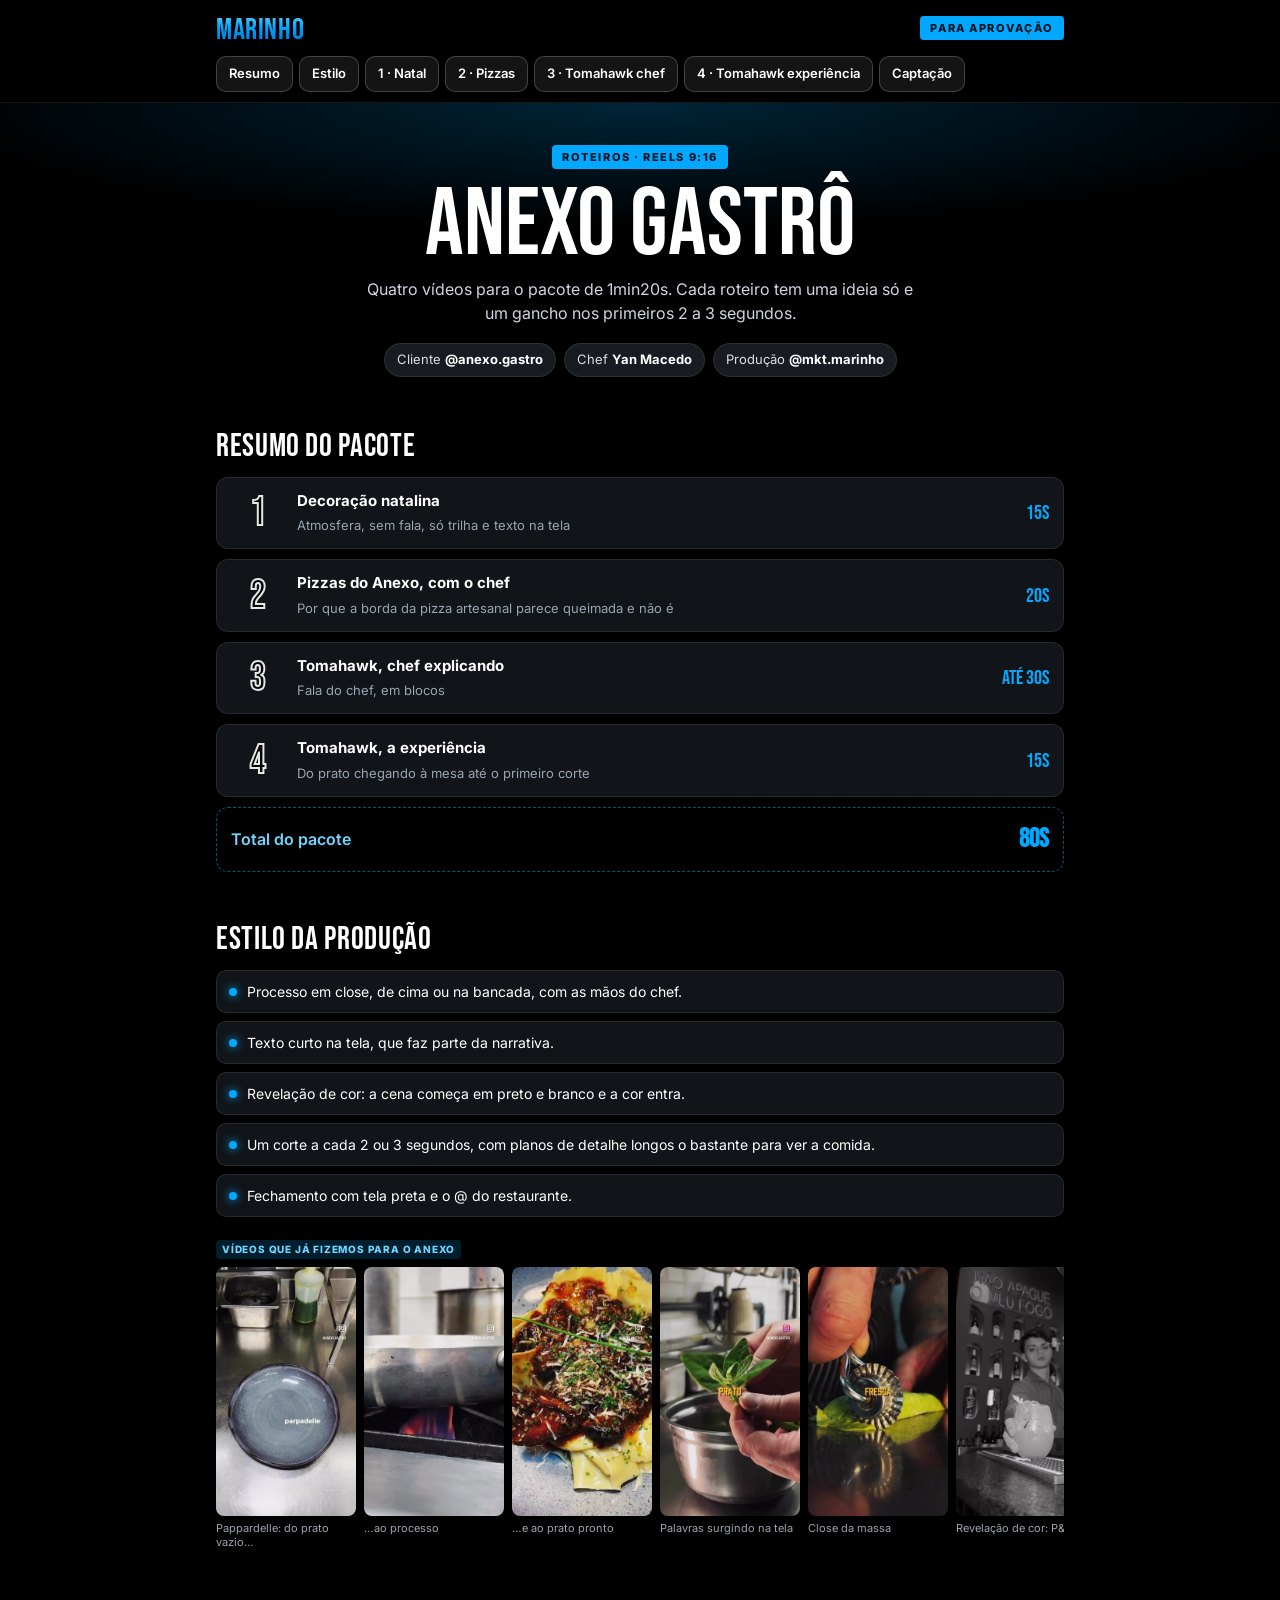
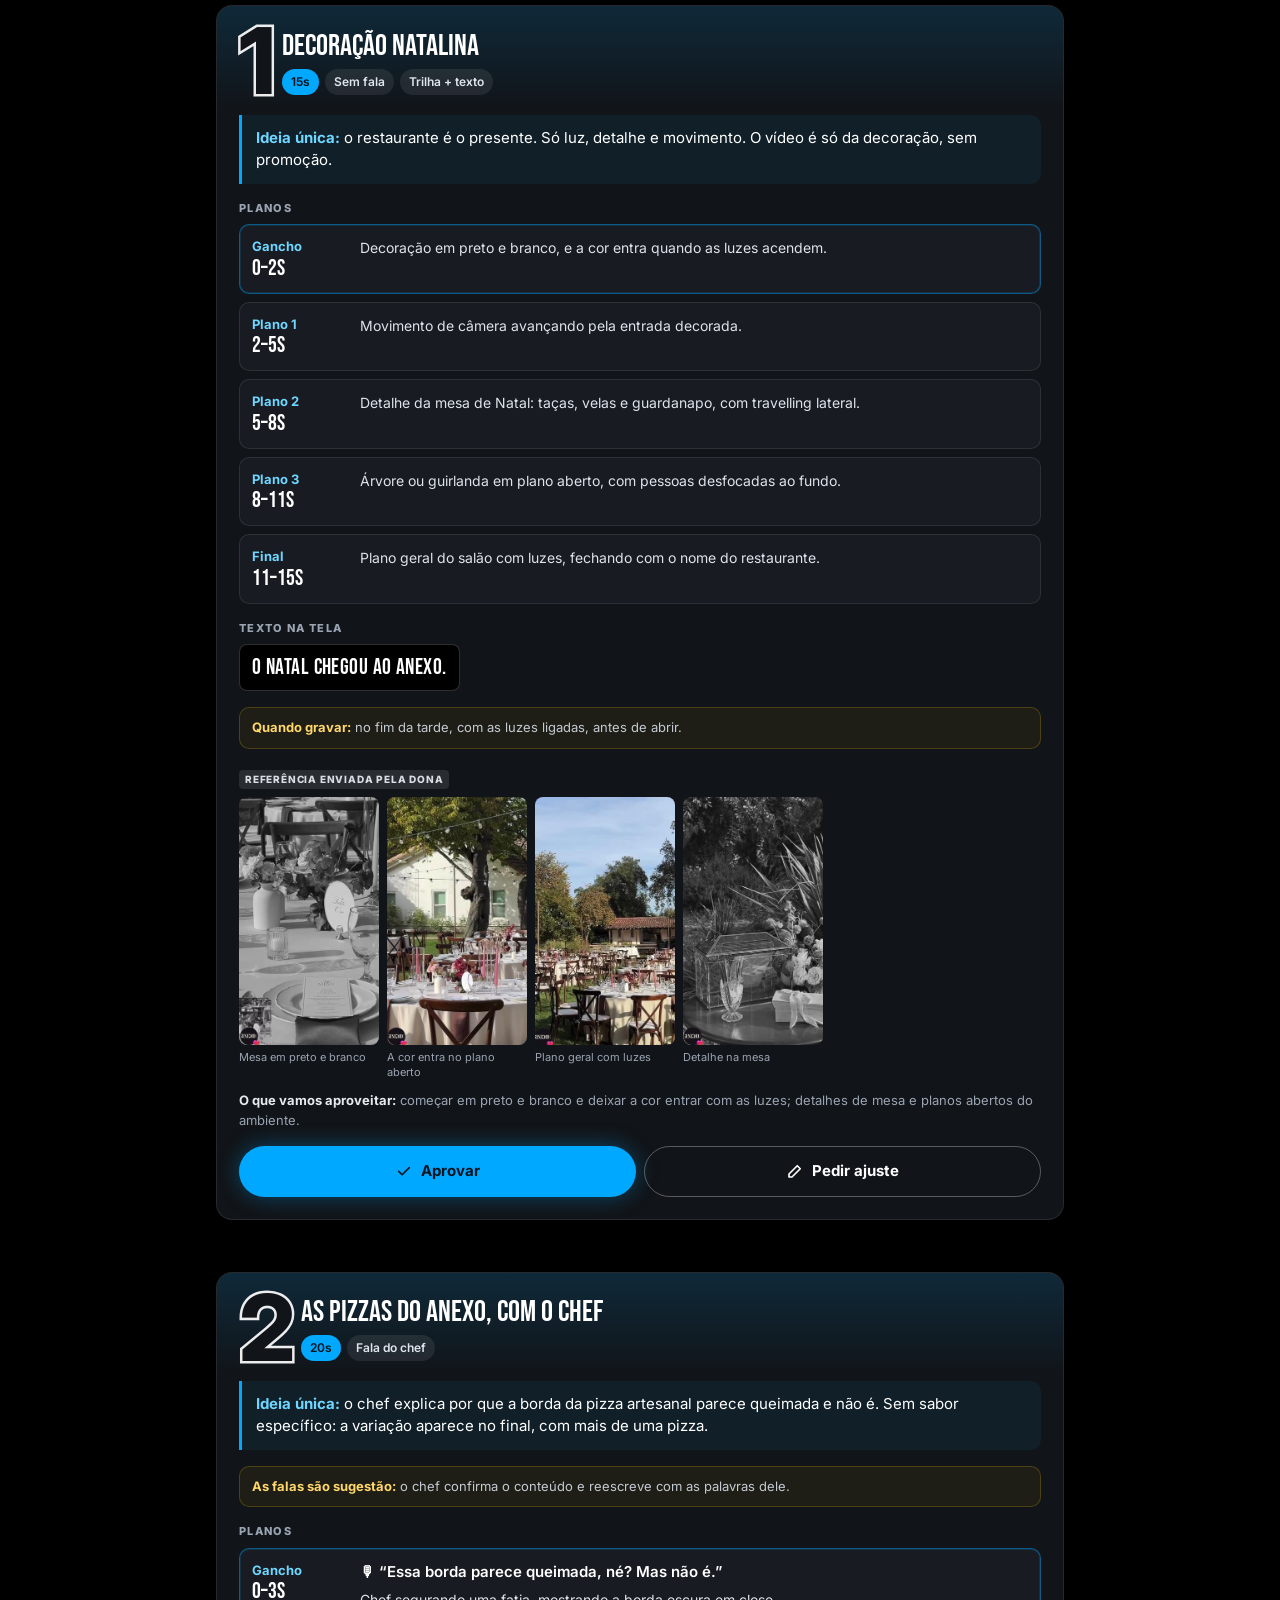
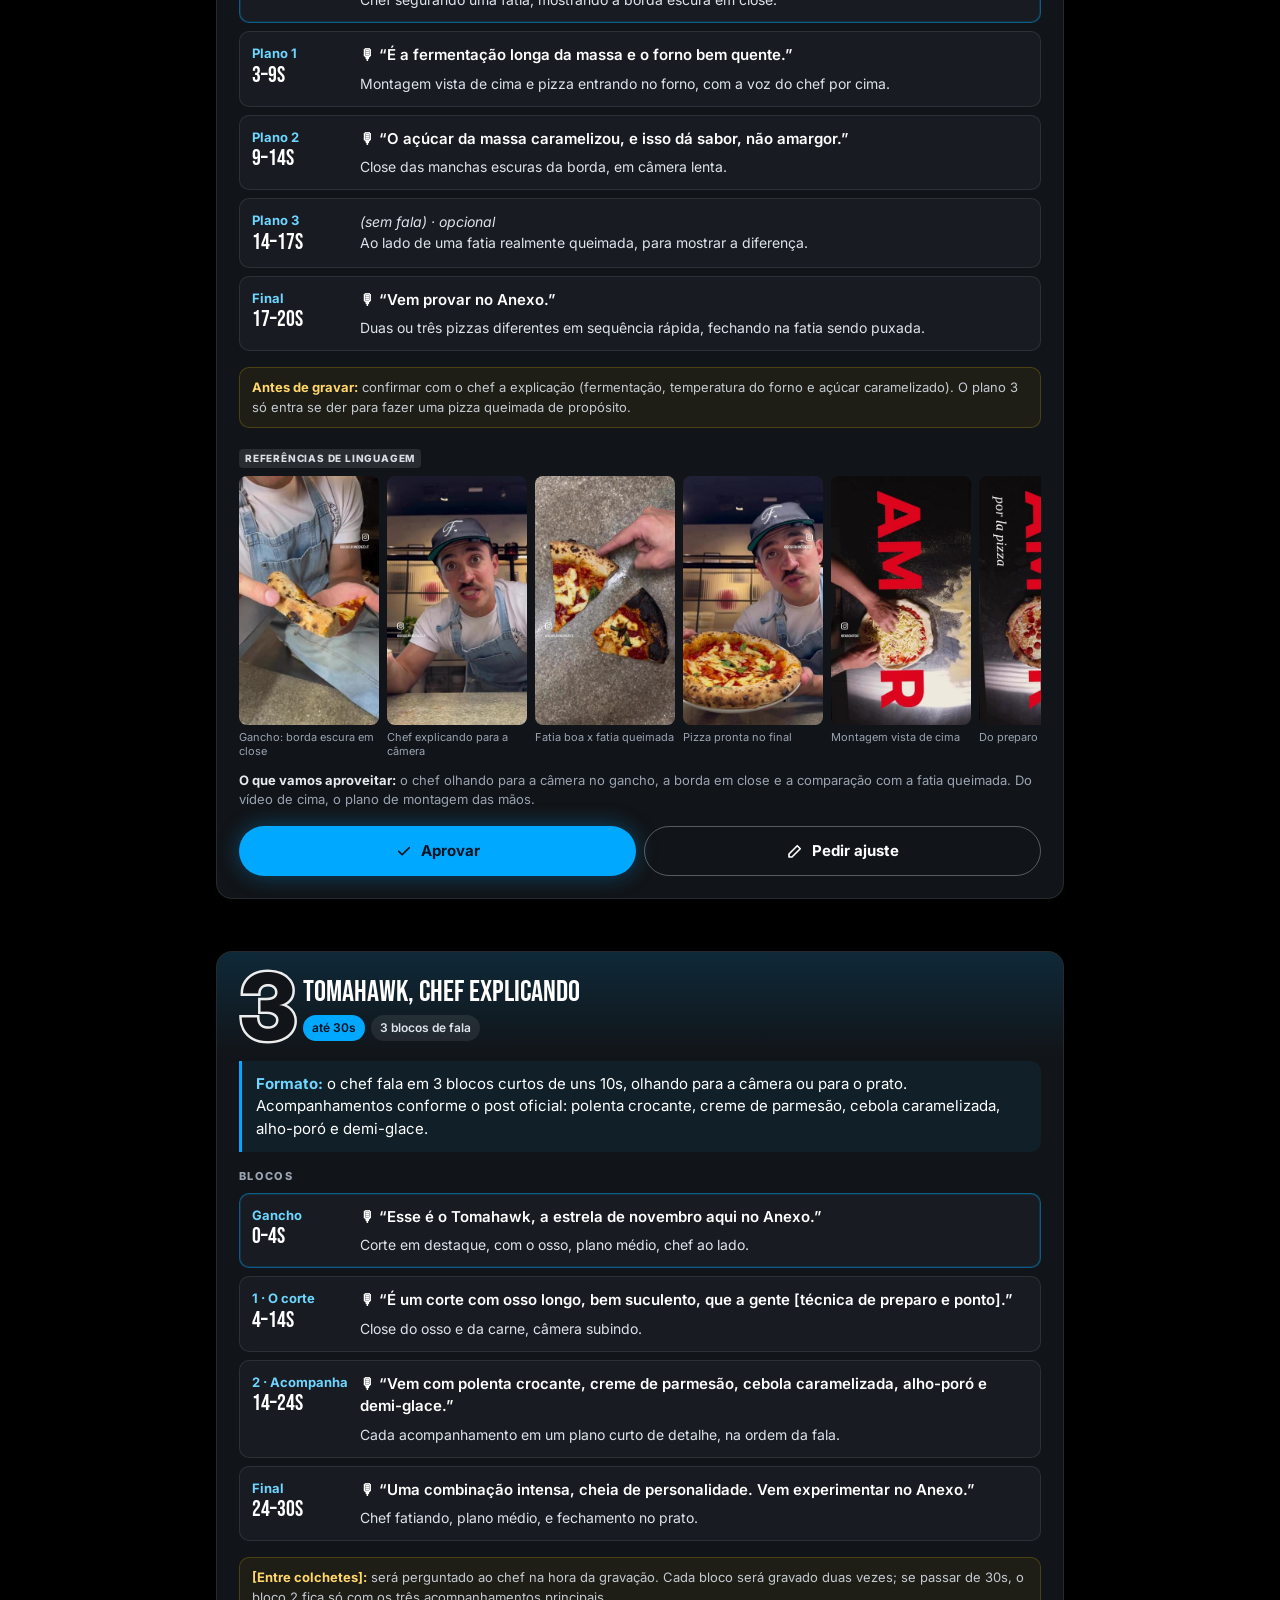
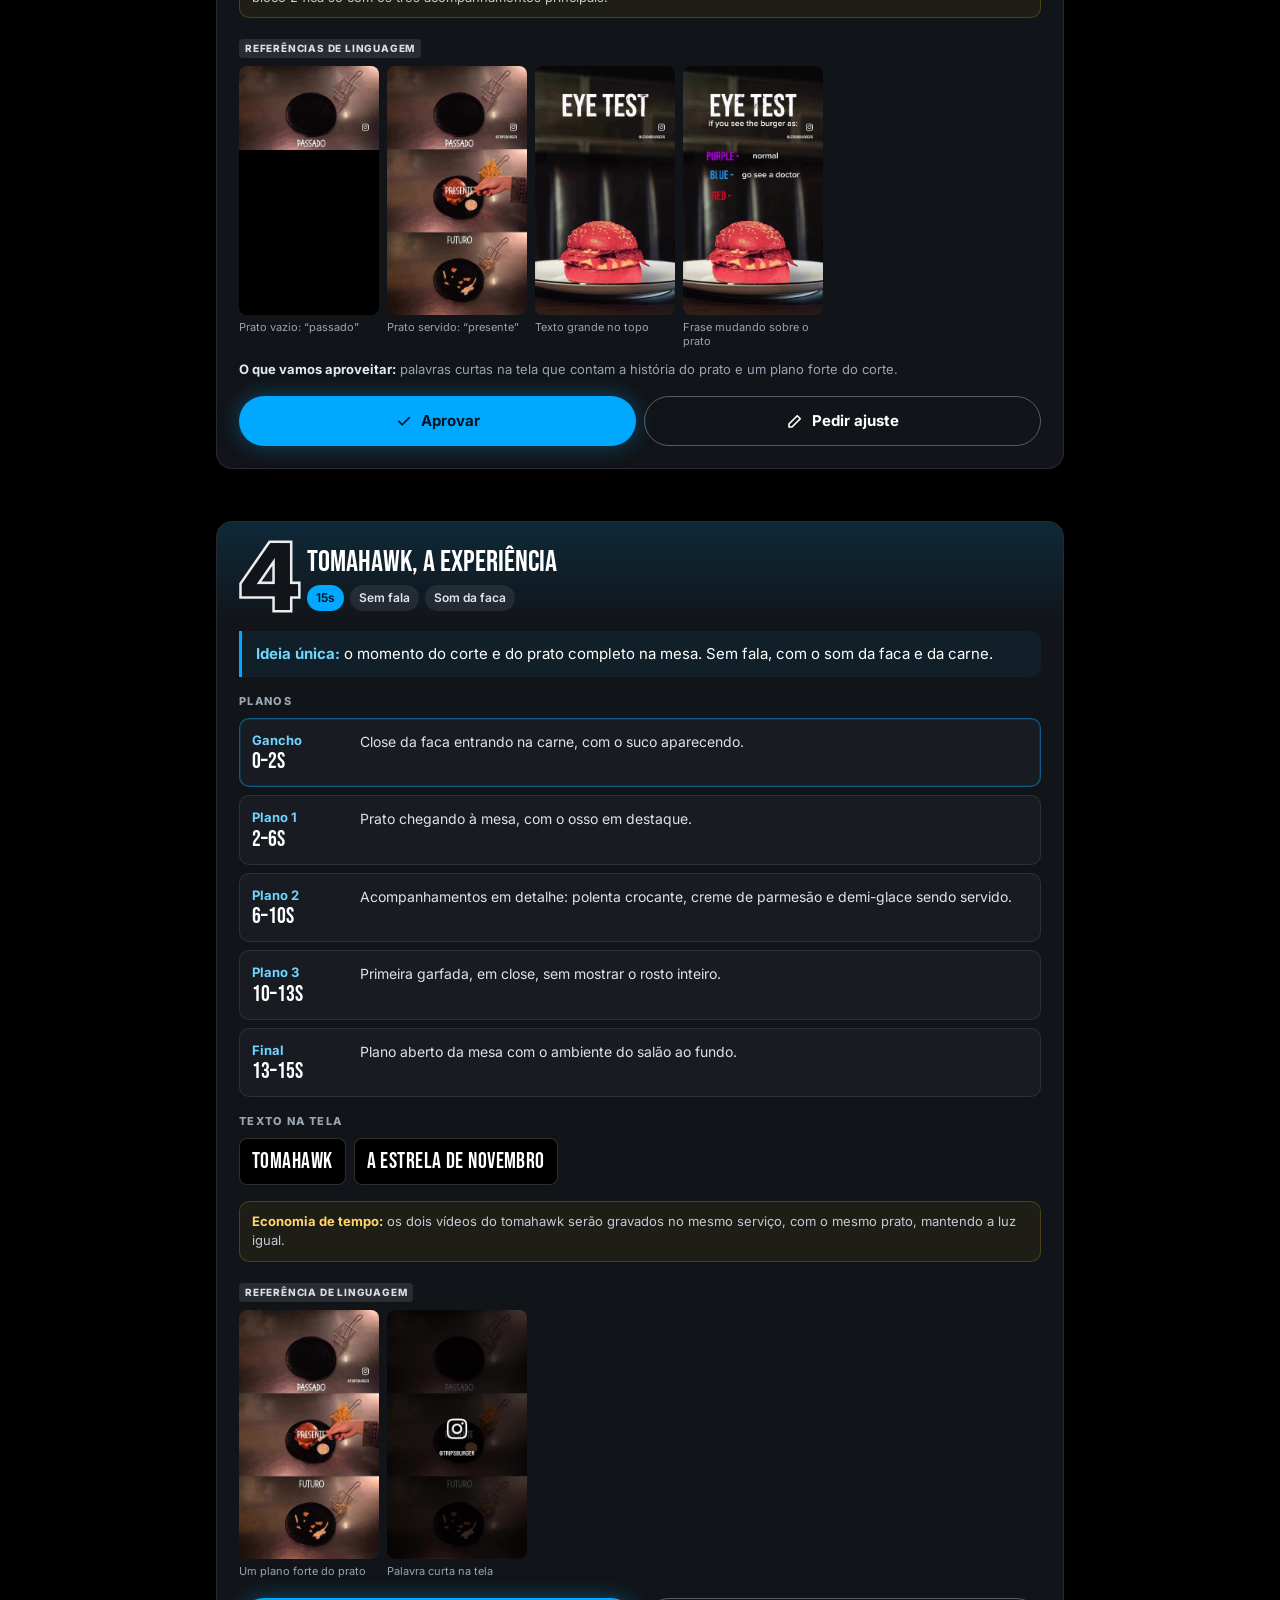
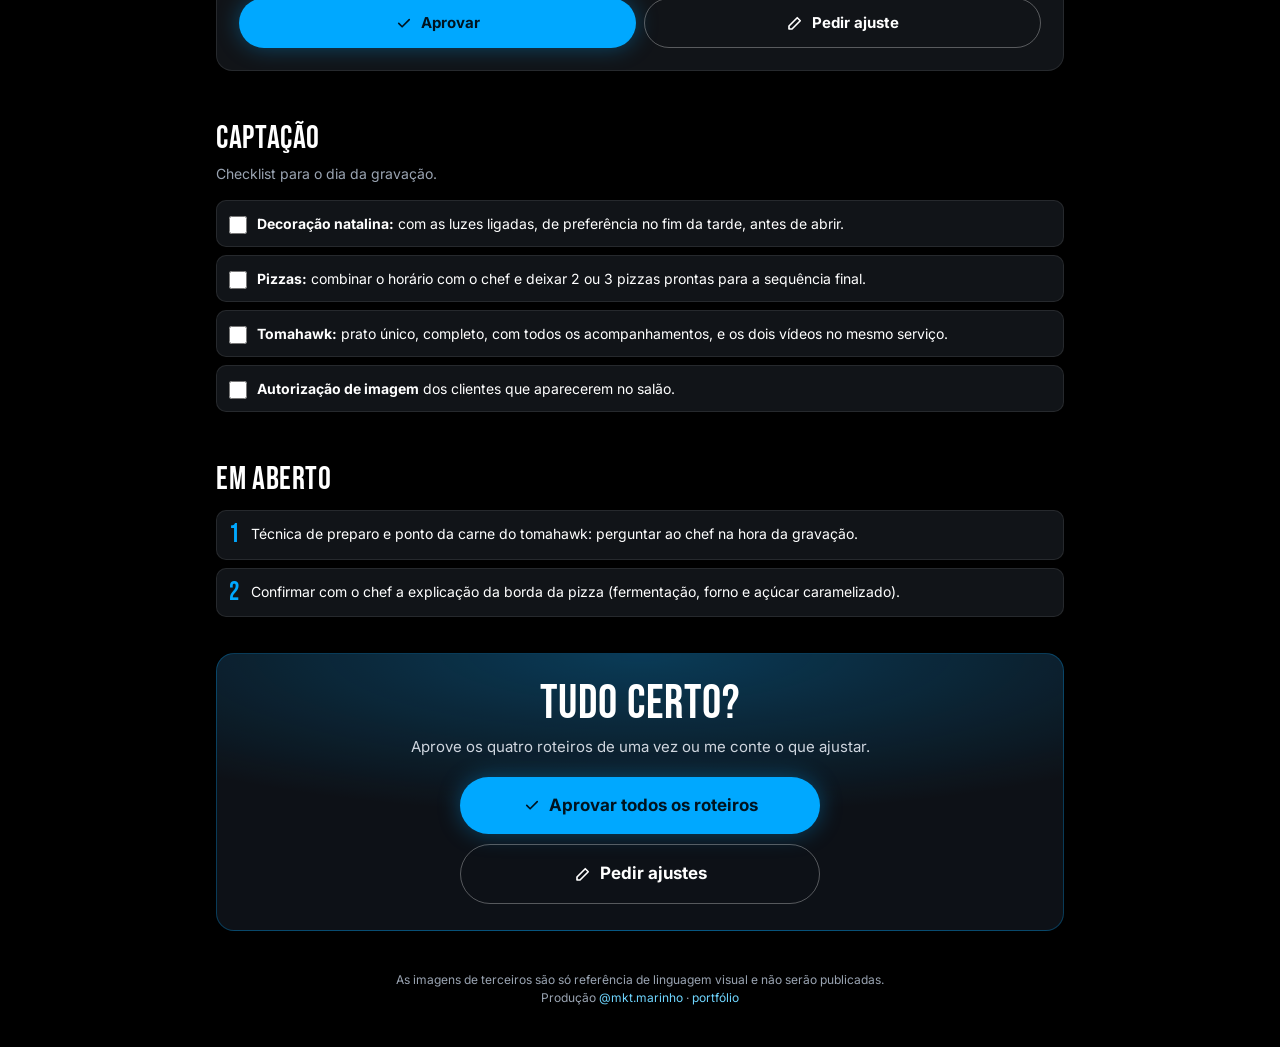
==== roteiros/anexo-gastro/index.html @ b6c83bb8 "Página de aprovação dos roteiros do Anexo Gastrô - roteiros/anexo-gastro/: 4 roteiros (Natal, pizzas" ====
<!DOCTYPE html>
<html lang="pt-BR">
<head>
  <meta charset="UTF-8" />
  <meta name="viewport" content="width=device-width, initial-scale=1, viewport-fit=cover" />
  <meta name="theme-color" content="#000000" />
  <meta name="robots" content="noindex, nofollow" />
  <title>Roteiros | Anexo Gastrô · Marinho</title>
  <link rel="icon" type="image/png" sizes="32x32" href="../../assets/brand/favicon-32.png" />
  <link rel="preconnect" href="https://fonts.googleapis.com" />
  <link rel="preconnect" href="https://fonts.gstatic.com" crossorigin />
  <link href="https://fonts.googleapis.com/css2?family=Bebas+Neue&family=Inter:wght@400;500;600;700;800&display=swap" rel="stylesheet" />
  <style>
    :root {
      --blue: #00a8ff; --blue-light: #6fd6ff; --blue-dark: #006fd1;
      --bg: #000; --card: #111418; --card-2: #181c22; --line: rgba(255,255,255,.09);
      --text: #fff; --muted: #9aa4b2; --ok: #2fd27a;
      --display: "Bebas Neue", Impact, sans-serif; --font: "Inter", system-ui, sans-serif;
    }
    * { box-sizing: border-box; margin: 0; padding: 0; }
    html { scroll-behavior: smooth; }
    body { background: var(--bg); color: var(--text); font-family: var(--font); line-height: 1.5; -webkit-font-smoothing: antialiased; }
    a { color: inherit; text-decoration: none; }
    img { display: block; max-width: 100%; }
    .wrap { max-width: 880px; margin: 0 auto; padding: 0 16px; }

    /* topo */
    .top { position: sticky; top: 0; z-index: 20; background: rgba(0,0,0,.82); backdrop-filter: blur(16px); -webkit-backdrop-filter: blur(16px); border-bottom: 1px solid var(--line); }
    .top .wrap { display: flex; align-items: center; justify-content: space-between; height: 56px; }
    .logo { font-family: var(--display); font-size: 30px; line-height: 1; padding-top: 3px; letter-spacing: .02em;
      background: linear-gradient(180deg, var(--blue-light), var(--blue) 45%, var(--blue-dark)); -webkit-background-clip: text; background-clip: text; color: transparent; }
    .chips { display: flex; gap: 6px; overflow-x: auto; scrollbar-width: none; padding: 0 16px 10px; max-width: 880px; margin: 0 auto; }
    .chips::-webkit-scrollbar { display: none; }
    .chips a { flex: none; font-size: 13px; font-weight: 600; padding: 7px 12px; border-radius: 10px; border: 1px solid rgba(255,255,255,.2); background: rgba(40,40,40,.5); }

    /* capa */
    .hero { padding: 40px 0 28px; text-align: center; background: radial-gradient(80% 60% at 50% 0%, rgba(0,168,255,.22), transparent 70%); }
    .kicker { display: inline-block; padding: 4px 10px; border-radius: 4px; background: var(--blue); color: #00131f; font-size: 11px; font-weight: 800; letter-spacing: .14em; text-transform: uppercase; }
    .hero h1 { font-family: var(--display); font-weight: 400; font-size: clamp(52px, 15vw, 96px); line-height: .9; margin: 14px 0 8px; }
    .hero p { color: #cfd6df; max-width: 560px; margin: 0 auto; }
    .meta { display: flex; flex-wrap: wrap; justify-content: center; gap: 8px; margin-top: 18px; }
    .meta span { font-size: 13px; padding: 6px 12px; border-radius: 99px; background: var(--card-2); border: 1px solid var(--line); color: #d8dee6; }
    .meta b { color: #fff; }

    section { padding: 26px 0; }
    h2 { font-family: var(--display); font-weight: 400; font-size: 32px; letter-spacing: .02em; line-height: 1; margin-bottom: 14px; }
    .sub { color: var(--muted); font-size: 14px; margin: -6px 0 16px; }

    /* resumo */
    .summary { display: grid; gap: 10px; }
    .sum { display: grid; grid-template-columns: 54px 1fr auto; align-items: center; gap: 12px; padding: 12px 14px; border-radius: 12px; background: var(--card); border: 1px solid var(--line); }
    .sum .n { font-family: var(--display); font-size: 40px; line-height: .8; color: #000; -webkit-text-stroke: 2px rgba(255,255,255,.9); text-align: center; }
    .sum b { display: block; font-size: 15px; }
    .sum small { color: var(--muted); font-size: 13px; }
    .badge { font-family: var(--display); font-size: 20px; color: var(--blue); white-space: nowrap; }
    .total { display: flex; justify-content: space-between; align-items: center; padding: 12px 14px; border-radius: 12px; border: 1px dashed rgba(0,168,255,.5); color: var(--blue-light); font-weight: 600; }
    .total .badge { font-size: 26px; }

    /* estilo */
    .rules { display: grid; gap: 8px; }
    .rules li { list-style: none; display: flex; gap: 10px; padding: 10px 12px; border-radius: 10px; background: var(--card); border: 1px solid var(--line); font-size: 14px; }
    .rules li::before { content: ""; flex: none; width: 8px; height: 8px; margin-top: 7px; border-radius: 50%; background: var(--blue); box-shadow: 0 0 10px var(--blue); }

    /* carrossel de imagens */
    .strip { display: flex; gap: 8px; overflow-x: auto; scroll-snap-type: x mandatory; scrollbar-width: none; padding-bottom: 4px; }
    .strip::-webkit-scrollbar { display: none; }
    .strip figure { flex: none; width: 118px; scroll-snap-align: start; }
    .strip img { width: 118px; aspect-ratio: 9/16; object-fit: cover; border-radius: 8px; background: #111; }
    .strip figcaption { font-size: 11px; color: var(--muted); margin-top: 5px; line-height: 1.3; }
    .tag { display: inline-block; font-size: 10px; font-weight: 800; letter-spacing: .08em; text-transform: uppercase; padding: 2px 6px; border-radius: 4px; margin-bottom: 8px; }
    .tag--ref { background: rgba(255,255,255,.1); color: #d9dee5; }
    .tag--mar { background: rgba(0,168,255,.18); color: var(--blue-light); }
    .refnote { font-size: 13px; color: var(--muted); margin-top: 8px; }
    .refnote b { color: #e6ebf1; }

    /* vídeo */
    .video { border-radius: 16px; background: var(--card); border: 1px solid var(--line); overflow: hidden; scroll-margin-top: 110px; }
    .video + .video { margin-top: 18px; }
    .vhead { display: flex; align-items: flex-end; gap: 12px; padding: 18px 16px 14px; background: linear-gradient(180deg, rgba(0,168,255,.14), transparent); }
    .vnum { font-family: var(--font); font-weight: 800; font-size: 92px; line-height: .72; letter-spacing: -.06em; position: relative; color: #000; -webkit-text-stroke: 5px rgba(255,255,255,.92); }
    .vnum::after { content: attr(data-n); position: absolute; left: 0; top: 0; color: #111418; -webkit-text-stroke: 0; }
    .vtitle { flex: 1; }
    .vtitle h3 { font-family: var(--display); font-weight: 400; font-size: 30px; line-height: .95; }
    .vtitle .pills { display: flex; flex-wrap: wrap; gap: 6px; margin-top: 8px; }
    .pill { font-size: 12px; font-weight: 600; padding: 4px 9px; border-radius: 99px; background: rgba(255,255,255,.08); color: #dfe5ec; }
    .pill--blue { background: var(--blue); color: #00131f; }
    .vbody { padding: 4px 16px 18px; display: grid; grid-template-columns: minmax(0, 1fr); gap: 16px; }
    .vbody > * { min-width: 0; }
    .idea { padding: 12px 14px; border-left: 3px solid var(--blue); background: rgba(0,168,255,.07); border-radius: 0 10px 10px 0; font-size: 15px; }
    .idea b { color: var(--blue-light); }
    .label { font-size: 11px; font-weight: 800; letter-spacing: .12em; text-transform: uppercase; color: var(--muted); margin-bottom: 8px; }

    /* linha do tempo */
    .timeline { display: grid; gap: 8px; }
    .shot { display: grid; grid-template-columns: 74px 1fr; gap: 12px; padding: 12px; border-radius: 10px; background: var(--card-2); border: 1px solid var(--line); }
    .shot .when b { display: block; font-size: 13px; color: var(--blue-light); }
    .shot .when span { font-family: var(--display); font-size: 22px; line-height: 1; }
    .shot .what { font-size: 14px; color: #dde3ea; }
    .shot .say { display: block; margin-bottom: 6px; font-size: 15px; color: #fff; font-weight: 600; }
    .shot .say::before { content: "🎙 "; }
    .shot--hook { border-color: rgba(0,168,255,.45); box-shadow: 0 0 0 1px rgba(0,168,255,.15) inset; }

    .onscreen { display: flex; flex-wrap: wrap; gap: 8px; }
    .onscreen span { font-family: var(--display); font-size: 22px; letter-spacing: .02em; padding: 6px 12px; border-radius: 8px; background: #000; border: 1px solid rgba(255,255,255,.18); }
    .note { font-size: 13px; color: #c3cad3; padding: 10px 12px; border-radius: 10px; background: rgba(255,200,0,.06); border: 1px solid rgba(255,200,0,.2); }
    .note b { color: #ffd76a; }

    /* aprovação */
    .approve { display: grid; grid-template-columns: 1fr 1fr; gap: 8px; }
    .btn { display: flex; align-items: center; justify-content: center; gap: 8px; padding: 13px 12px; border-radius: 999px; font-weight: 700; font-size: 15px; text-align: center; transition: transform .15s; }
    .btn:active { transform: scale(.97); }
    .btn svg { width: 18px; height: 18px; flex: none; fill: none; stroke: currentColor; stroke-width: 2.2; stroke-linecap: round; stroke-linejoin: round; }
    .btn--ok { background: var(--blue); color: #00131f; box-shadow: 0 0 22px rgba(0,168,255,.35); }
    .btn--edit { border: 1.5px solid rgba(255,255,255,.3); color: #fff; }

    /* checklist */
    .check { display: grid; gap: 8px; }
    .check label { display: flex; gap: 10px; align-items: flex-start; padding: 12px; border-radius: 10px; background: var(--card); border: 1px solid var(--line); font-size: 14px; cursor: pointer; }
    .check input { margin-top: 3px; width: 18px; height: 18px; accent-color: var(--blue); flex: none; }
    .check b { color: #fff; }
    .open { counter-reset: q; display: grid; gap: 8px; }
    .open li { list-style: none; display: flex; gap: 12px; padding: 12px; border-radius: 10px; background: var(--card); border: 1px solid var(--line); font-size: 14px; }
    .open li::before { counter-increment: q; content: counter(q); font-family: var(--display); font-size: 26px; line-height: .9; color: var(--blue); }

    /* final */
    .final { margin: 10px 0 40px; padding: 26px 18px; border-radius: 18px; text-align: center; background: radial-gradient(120% 90% at 50% 0%, rgba(0,168,255,.28), transparent 65%), #0d1117; border: 1px solid rgba(0,168,255,.28); }
    .final h2 { font-size: clamp(34px, 9vw, 48px); margin-bottom: 8px; }
    .final p { color: #cfd6df; margin-bottom: 18px; font-size: 15px; }
    .final .btn { max-width: 360px; margin: 0 auto; font-size: 17px; padding: 16px 20px; }
    .final .btn + .btn { margin-top: 10px; }
    footer { text-align: center; color: var(--muted); font-size: 12px; padding: 0 16px 40px; }
    footer a { color: var(--blue-light); }

    @media (min-width: 760px) {
      .strip figure, .strip img { width: 140px; }
      .shot { grid-template-columns: 96px 1fr; }
      .vhead { padding: 22px 22px 16px; }
      .vbody { padding: 4px 22px 22px; }
    }
  </style>
</head>
<body>

  <header class="top">
    <div class="wrap">
      <a class="logo" href="../../index.html#perfis">MARINHO</a>
      <span class="kicker">Para aprovação</span>
    </div>
    <nav class="chips" aria-label="Seções">
      <a href="#resumo">Resumo</a>
      <a href="#estilo">Estilo</a>
      <a href="#v1">1 · Natal</a>
      <a href="#v2">2 · Pizzas</a>
      <a href="#v3">3 · Tomahawk chef</a>
      <a href="#v4">4 · Tomahawk experiência</a>
      <a href="#captacao">Captação</a>
    </nav>
  </header>

  <div class="hero">
    <div class="wrap">
      <span class="kicker">Roteiros · Reels 9:16</span>
      <h1>Anexo Gastrô</h1>
      <p>Quatro vídeos para o pacote de 1min20s. Cada roteiro tem uma ideia só e um gancho nos primeiros 2 a 3 segundos.</p>
      <div class="meta">
        <span>Cliente <b>@anexo.gastro</b></span>
        <span>Chef <b>Yan Macedo</b></span>
        <span>Produção <b>@mkt.marinho</b></span>
      </div>
    </div>
  </div>

  <main class="wrap">

    <!-- RESUMO -->
    <section id="resumo">
      <h2>Resumo do pacote</h2>
      <div class="summary">
        <a class="sum" href="#v1"><span class="n">1</span><div><b>Decoração natalina</b><small>Atmosfera, sem fala, só trilha e texto na tela</small></div><span class="badge">15s</span></a>
        <a class="sum" href="#v2"><span class="n">2</span><div><b>Pizzas do Anexo, com o chef</b><small>Por que a borda da pizza artesanal parece queimada e não é</small></div><span class="badge">20s</span></a>
        <a class="sum" href="#v3"><span class="n">3</span><div><b>Tomahawk, chef explicando</b><small>Fala do chef, em blocos</small></div><span class="badge">até 30s</span></a>
        <a class="sum" href="#v4"><span class="n">4</span><div><b>Tomahawk, a experiência</b><small>Do prato chegando à mesa até o primeiro corte</small></div><span class="badge">15s</span></a>
        <div class="total"><span>Total do pacote</span><span class="badge">80s</span></div>
      </div>
    </section>

    <!-- ESTILO -->
    <section id="estilo">
      <h2>Estilo da produção</h2>
      <ul class="rules">
        <li>Processo em close, de cima ou na bancada, com as mãos do chef.</li>
        <li>Texto curto na tela, que faz parte da narrativa.</li>
        <li>Revelação de cor: a cena começa em preto e branco e a cor entra.</li>
        <li>Um corte a cada 2 ou 3 segundos, com planos de detalhe longos o bastante para ver a comida.</li>
        <li>Fechamento com tela preta e o @ do restaurante.</li>
      </ul>

      <div style="margin-top:18px">
        <span class="tag tag--mar">Vídeos que já fizemos para o Anexo</span>
        <div class="strip">
          <figure><img src="img/estilo_pappardelle_1_prato-vazio.jpg" alt=""><figcaption>Pappardelle: do prato vazio…</figcaption></figure>
          <figure><img src="img/estilo_pappardelle_2_processo.jpg" alt=""><figcaption>…ao processo</figcaption></figure>
          <figure><img src="img/estilo_pappardelle_3_final.jpg" alt=""><figcaption>…e ao prato pronto</figcaption></figure>
          <figure><img src="img/estilo_ravioli_1_texto-palavra.jpg" alt=""><figcaption>Palavras surgindo na tela</figcaption></figure>
          <figure><img src="img/estilo_ravioli_2_massa.jpg" alt=""><figcaption>Close da massa</figcaption></figure>
          <figure><img src="img/estilo_drink-revelacao_1_pb.jpg" alt=""><figcaption>Revelação de cor: P&amp;B…</figcaption></figure>
          <figure><img src="img/estilo_drink-revelacao_2_cor.jpg" alt=""><figcaption>…e a cor entra</figcaption></figure>
          <figure><img src="img/estilo_drink-brisa_2_preparo.jpg" alt=""><figcaption>Preparo com o neon da casa</figcaption></figure>
          <figure><img src="img/estilo_historia_1_dona-fala.jpg" alt=""><figcaption>Fala da dona para a câmera</figcaption></figure>
          <figure><img src="img/estilo_historia_2_chef-fala.jpg" alt=""><figcaption>Fala do chef, legenda palavra a palavra</figcaption></figure>
        </div>
      </div>
    </section>

    <!-- VÍDEO 1 -->
    <section>
      <article class="video" id="v1">
        <div class="vhead">
          <span class="vnum" data-n="1">1</span>
          <div class="vtitle">
            <h3>Decoração natalina</h3>
            <div class="pills"><span class="pill pill--blue">15s</span><span class="pill">Sem fala</span><span class="pill">Trilha + texto</span></div>
          </div>
        </div>
        <div class="vbody">
          <p class="idea"><b>Ideia única:</b> o restaurante é o presente. Só luz, detalhe e movimento. O vídeo é só da decoração, sem promoção.</p>

          <div>
            <p class="label">Planos</p>
            <div class="timeline">
              <div class="shot shot--hook"><div class="when"><b>Gancho</b><span>0–2s</span></div><p class="what">Decoração em preto e branco, e a cor entra quando as luzes acendem.</p></div>
              <div class="shot"><div class="when"><b>Plano 1</b><span>2–5s</span></div><p class="what">Movimento de câmera avançando pela entrada decorada.</p></div>
              <div class="shot"><div class="when"><b>Plano 2</b><span>5–8s</span></div><p class="what">Detalhe da mesa de Natal: taças, velas e guardanapo, com travelling lateral.</p></div>
              <div class="shot"><div class="when"><b>Plano 3</b><span>8–11s</span></div><p class="what">Árvore ou guirlanda em plano aberto, com pessoas desfocadas ao fundo.</p></div>
              <div class="shot"><div class="when"><b>Final</b><span>11–15s</span></div><p class="what">Plano geral do salão com luzes, fechando com o nome do restaurante.</p></div>
            </div>
          </div>

          <div><p class="label">Texto na tela</p><div class="onscreen"><span>O Natal chegou ao Anexo.</span></div></div>
          <p class="note"><b>Quando gravar:</b> no fim da tarde, com as luzes ligadas, antes de abrir.</p>

          <div>
            <span class="tag tag--ref">Referência enviada pela dona</span>
            <div class="strip">
              <figure><img src="img/natal-ref_1_mesa-pb.jpg" alt=""><figcaption>Mesa em preto e branco</figcaption></figure>
              <figure><img src="img/natal-ref_2_cor-entra.jpg" alt=""><figcaption>A cor entra no plano aberto</figcaption></figure>
              <figure><img src="img/natal-ref_3_plano-aberto.jpg" alt=""><figcaption>Plano geral com luzes</figcaption></figure>
              <figure><img src="img/natal-ref_4_detalhe-cardapio.jpg" alt=""><figcaption>Detalhe na mesa</figcaption></figure>
            </div>
            <p class="refnote"><b>O que vamos aproveitar:</b> começar em preto e branco e deixar a cor entrar com as luzes; detalhes de mesa e planos abertos do ambiente.</p>
          </div>

          <div class="approve" data-video="Vídeo 1 (Decoração natalina)"></div>
        </div>
      </article>
    </section>

    <!-- VÍDEO 2 -->
    <section>
      <article class="video" id="v2">
        <div class="vhead">
          <span class="vnum" data-n="2">2</span>
          <div class="vtitle">
            <h3>As pizzas do Anexo, com o chef</h3>
            <div class="pills"><span class="pill pill--blue">20s</span><span class="pill">Fala do chef</span></div>
          </div>
        </div>
        <div class="vbody">
          <p class="idea"><b>Ideia única:</b> o chef explica por que a borda da pizza artesanal parece queimada e não é. Sem sabor específico: a variação aparece no final, com mais de uma pizza.</p>
          <p class="note"><b>As falas são sugestão:</b> o chef confirma o conteúdo e reescreve com as palavras dele.</p>

          <div>
            <p class="label">Planos</p>
            <div class="timeline">
              <div class="shot shot--hook"><div class="when"><b>Gancho</b><span>0–3s</span></div><p class="what"><span class="say">“Essa borda parece queimada, né? Mas não é.”</span>Chef segurando uma fatia, mostrando a borda escura em close.</p></div>
              <div class="shot"><div class="when"><b>Plano 1</b><span>3–9s</span></div><p class="what"><span class="say">“É a fermentação longa da massa e o forno bem quente.”</span>Montagem vista de cima e pizza entrando no forno, com a voz do chef por cima.</p></div>
              <div class="shot"><div class="when"><b>Plano 2</b><span>9–14s</span></div><p class="what"><span class="say">“O açúcar da massa caramelizou, e isso dá sabor, não amargor.”</span>Close das manchas escuras da borda, em câmera lenta.</p></div>
              <div class="shot"><div class="when"><b>Plano 3</b><span>14–17s</span></div><p class="what"><em>(sem fala) · opcional</em><br>Ao lado de uma fatia realmente queimada, para mostrar a diferença.</p></div>
              <div class="shot"><div class="when"><b>Final</b><span>17–20s</span></div><p class="what"><span class="say">“Vem provar no Anexo.”</span>Duas ou três pizzas diferentes em sequência rápida, fechando na fatia sendo puxada.</p></div>
            </div>
          </div>

          <p class="note"><b>Antes de gravar:</b> confirmar com o chef a explicação (fermentação, temperatura do forno e açúcar caramelizado). O plano 3 só entra se der para fazer uma pizza queimada de propósito.</p>

          <div>
            <span class="tag tag--ref">Referências de linguagem</span>
            <div class="strip">
              <figure><img src="img/pizza-chef_1_borda-na-mao.jpg" alt=""><figcaption>Gancho: borda escura em close</figcaption></figure>
              <figure><img src="img/pizza-chef_2_olhando-camera.jpg" alt=""><figcaption>Chef explicando para a câmera</figcaption></figure>
              <figure><img src="img/pizza-chef_4_comparacao-queimada.jpg" alt=""><figcaption>Fatia boa x fatia queimada</figcaption></figure>
              <figure><img src="img/pizza-chef_3_forno.jpg" alt=""><figcaption>Pizza pronta no final</figcaption></figure>
              <figure><img src="img/pizza-cima_3_montagem.jpg" alt=""><figcaption>Montagem vista de cima</figcaption></figure>
              <figure><img src="img/pizza-cima_4_pronta.jpg" alt=""><figcaption>Do preparo ao resultado</figcaption></figure>
            </div>
            <p class="refnote"><b>O que vamos aproveitar:</b> o chef olhando para a câmera no gancho, a borda em close e a comparação com a fatia queimada. Do vídeo de cima, o plano de montagem das mãos.</p>
          </div>

          <div class="approve" data-video="Vídeo 2 (Pizzas com o chef)"></div>
        </div>
      </article>
    </section>

    <!-- VÍDEO 3 -->
    <section>
      <article class="video" id="v3">
        <div class="vhead">
          <span class="vnum" data-n="3">3</span>
          <div class="vtitle">
            <h3>Tomahawk, chef explicando</h3>
            <div class="pills"><span class="pill pill--blue">até 30s</span><span class="pill">3 blocos de fala</span></div>
          </div>
        </div>
        <div class="vbody">
          <p class="idea"><b>Formato:</b> o chef fala em 3 blocos curtos de uns 10s, olhando para a câmera ou para o prato. Acompanhamentos conforme o post oficial: polenta crocante, creme de parmesão, cebola caramelizada, alho-poró e demi-glace.</p>

          <div>
            <p class="label">Blocos</p>
            <div class="timeline">
              <div class="shot shot--hook"><div class="when"><b>Gancho</b><span>0–4s</span></div><p class="what"><span class="say">“Esse é o Tomahawk, a estrela de novembro aqui no Anexo.”</span>Corte em destaque, com o osso, plano médio, chef ao lado.</p></div>
              <div class="shot"><div class="when"><b>1 · O corte</b><span>4–14s</span></div><p class="what"><span class="say">“É um corte com osso longo, bem suculento, que a gente [técnica de preparo e ponto].”</span>Close do osso e da carne, câmera subindo.</p></div>
              <div class="shot"><div class="when"><b>2 · Acompanha</b><span>14–24s</span></div><p class="what"><span class="say">“Vem com polenta crocante, creme de parmesão, cebola caramelizada, alho-poró e demi-glace.”</span>Cada acompanhamento em um plano curto de detalhe, na ordem da fala.</p></div>
              <div class="shot"><div class="when"><b>Final</b><span>24–30s</span></div><p class="what"><span class="say">“Uma combinação intensa, cheia de personalidade. Vem experimentar no Anexo.”</span>Chef fatiando, plano médio, e fechamento no prato.</p></div>
            </div>
          </div>

          <p class="note"><b>[Entre colchetes]:</b> será perguntado ao chef na hora da gravação. Cada bloco será gravado duas vezes; se passar de 30s, o bloco 2 fica só com os três acompanhamentos principais.</p>

          <div>
            <span class="tag tag--ref">Referências de linguagem</span>
            <div class="strip">
              <figure><img src="img/prato-passado-presente-futuro_1_prato-vazio.jpg" alt=""><figcaption>Prato vazio: “passado”</figcaption></figure>
              <figure><img src="img/prato-passado-presente-futuro_2_presente.jpg" alt=""><figcaption>Prato servido: “presente”</figcaption></figure>
              <figure><img src="img/prato-burger-texto_1_gancho-texto.jpg" alt=""><figcaption>Texto grande no topo</figcaption></figure>
              <figure><img src="img/prato-burger-texto_3_texto-final.jpg" alt=""><figcaption>Frase mudando sobre o prato</figcaption></figure>
            </div>
            <p class="refnote"><b>O que vamos aproveitar:</b> palavras curtas na tela que contam a história do prato e um plano forte do corte.</p>
          </div>

          <div class="approve" data-video="Vídeo 3 (Tomahawk, chef explicando)"></div>
        </div>
      </article>
    </section>

    <!-- VÍDEO 4 -->
    <section>
      <article class="video" id="v4">
        <div class="vhead">
          <span class="vnum" data-n="4">4</span>
          <div class="vtitle">
            <h3>Tomahawk, a experiência</h3>
            <div class="pills"><span class="pill pill--blue">15s</span><span class="pill">Sem fala</span><span class="pill">Som da faca</span></div>
          </div>
        </div>
        <div class="vbody">
          <p class="idea"><b>Ideia única:</b> o momento do corte e do prato completo na mesa. Sem fala, com o som da faca e da carne.</p>

          <div>
            <p class="label">Planos</p>
            <div class="timeline">
              <div class="shot shot--hook"><div class="when"><b>Gancho</b><span>0–2s</span></div><p class="what">Close da faca entrando na carne, com o suco aparecendo.</p></div>
              <div class="shot"><div class="when"><b>Plano 1</b><span>2–6s</span></div><p class="what">Prato chegando à mesa, com o osso em destaque.</p></div>
              <div class="shot"><div class="when"><b>Plano 2</b><span>6–10s</span></div><p class="what">Acompanhamentos em detalhe: polenta crocante, creme de parmesão e demi-glace sendo servido.</p></div>
              <div class="shot"><div class="when"><b>Plano 3</b><span>10–13s</span></div><p class="what">Primeira garfada, em close, sem mostrar o rosto inteiro.</p></div>
              <div class="shot"><div class="when"><b>Final</b><span>13–15s</span></div><p class="what">Plano aberto da mesa com o ambiente do salão ao fundo.</p></div>
            </div>
          </div>

          <div><p class="label">Texto na tela</p><div class="onscreen"><span>Tomahawk</span><span>A estrela de novembro</span></div></div>
          <p class="note"><b>Economia de tempo:</b> os dois vídeos do tomahawk serão gravados no mesmo serviço, com o mesmo prato, mantendo a luz igual.</p>

          <div>
            <span class="tag tag--ref">Referência de linguagem</span>
            <div class="strip">
              <figure><img src="img/prato-passado-presente-futuro_2_presente.jpg" alt=""><figcaption>Um plano forte do prato</figcaption></figure>
              <figure><img src="img/prato-passado-presente-futuro_3_futuro.jpg" alt=""><figcaption>Palavra curta na tela</figcaption></figure>
            </div>
          </div>

          <div class="approve" data-video="Vídeo 4 (Tomahawk, a experiência)"></div>
        </div>
      </article>
    </section>

    <!-- CAPTAÇÃO -->
    <section id="captacao">
      <h2>Captação</h2>
      <p class="sub">Checklist para o dia da gravação.</p>
      <div class="check">
        <label><input type="checkbox"><span><b>Decoração natalina:</b> com as luzes ligadas, de preferência no fim da tarde, antes de abrir.</span></label>
        <label><input type="checkbox"><span><b>Pizzas:</b> combinar o horário com o chef e deixar 2 ou 3 pizzas prontas para a sequência final.</span></label>
        <label><input type="checkbox"><span><b>Tomahawk:</b> prato único, completo, com todos os acompanhamentos, e os dois vídeos no mesmo serviço.</span></label>
        <label><input type="checkbox"><span><b>Autorização de imagem</b> dos clientes que aparecerem no salão.</span></label>
      </div>
    </section>

    <section>
      <h2>Em aberto</h2>
      <ol class="open">
        <li>Técnica de preparo e ponto da carne do tomahawk: perguntar ao chef na hora da gravação.</li>
        <li>Confirmar com o chef a explicação da borda da pizza (fermentação, forno e açúcar caramelizado).</li>
      </ol>
    </section>

    <div class="final">
      <h2>Tudo certo?</h2>
      <p>Aprove os quatro roteiros de uma vez ou me conte o que ajustar.</p>
      <a class="btn btn--ok" data-msg="Oi, Marinho! Aprovo os 4 roteiros do Anexo Gastrô. Pode seguir com a gravação. ✅" target="_blank" rel="noopener">
        <svg viewBox="0 0 24 24"><path d="M5 12.5l4.5 4.5L19 7.5"/></svg>Aprovar todos os roteiros
      </a>
      <a class="btn btn--edit" data-msg="Oi, Marinho! Li os roteiros do Anexo Gastrô e quero ajustar: " target="_blank" rel="noopener">
        <svg viewBox="0 0 24 24"><path d="M4 20h4L19 9l-4-4L4 16z"/></svg>Pedir ajustes
      </a>
    </div>
  </main>

  <footer>
    As imagens de terceiros são só referência de linguagem visual e não serão publicadas.<br>
    Produção <a href="https://www.instagram.com/mkt.marinho/" target="_blank" rel="noopener">@mkt.marinho</a> · <a href="../../index.html#perfis">portfólio</a>
  </footer>

  <script>
    (function () {
      var WA = "5522997032238";
      var link = function (msg) { return "https://wa.me/" + WA + "?text=" + encodeURIComponent(msg); };
      var ok = '<svg viewBox="0 0 24 24"><path d="M5 12.5l4.5 4.5L19 7.5"/></svg>';
      var edit = '<svg viewBox="0 0 24 24"><path d="M4 20h4L19 9l-4-4L4 16z"/></svg>';
      document.querySelectorAll(".approve").forEach(function (el) {
        var v = el.getAttribute("data-video");
        el.innerHTML =
          '<a class="btn btn--ok" target="_blank" rel="noopener" href="' + link("Oi, Marinho! Aprovo o " + v + " do Anexo Gastrô. ✅") + '">' + ok + "Aprovar</a>" +
          '<a class="btn btn--edit" target="_blank" rel="noopener" href="' + link("Oi, Marinho! No " + v + " do Anexo Gastrô, quero ajustar: ") + '">' + edit + "Pedir ajuste</a>";
      });
      document.querySelectorAll(".final [data-msg]").forEach(function (a) { a.href = link(a.getAttribute("data-msg")); });
    })();
  </script>
</body>
</html>
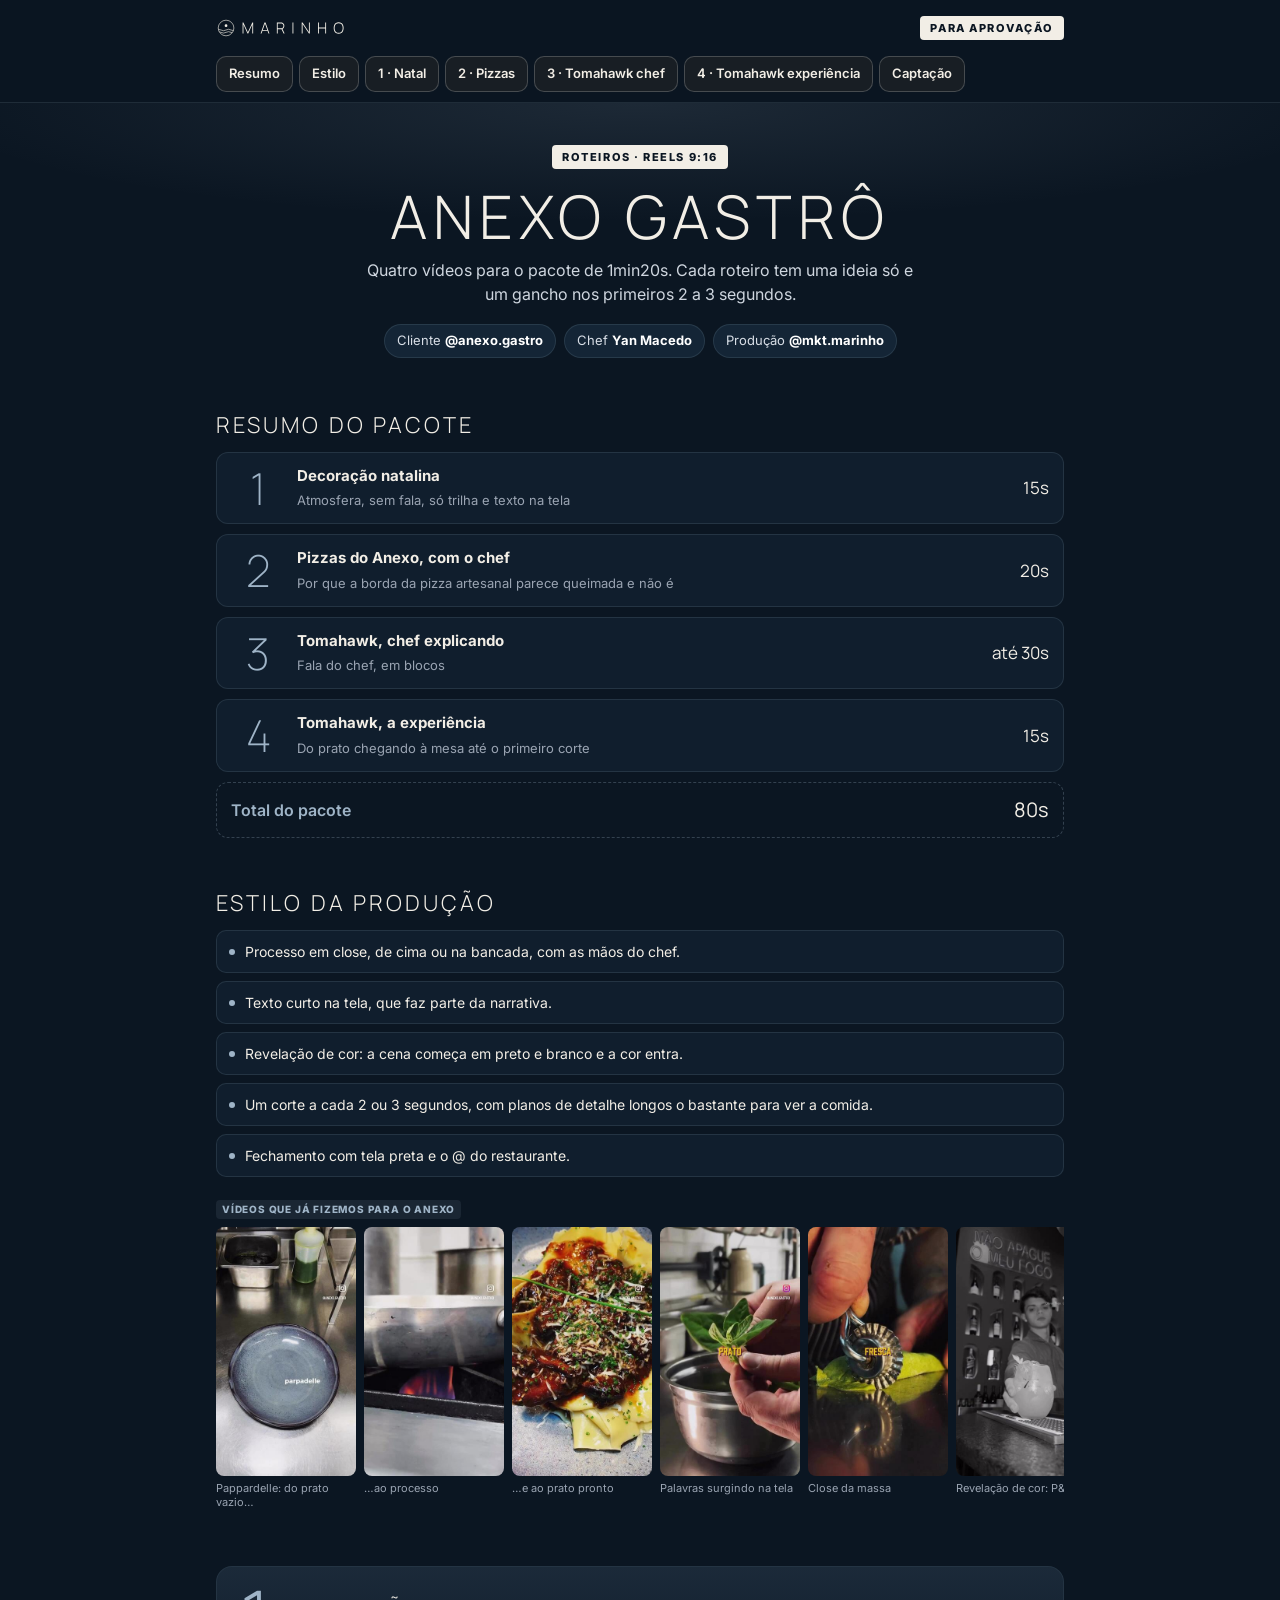
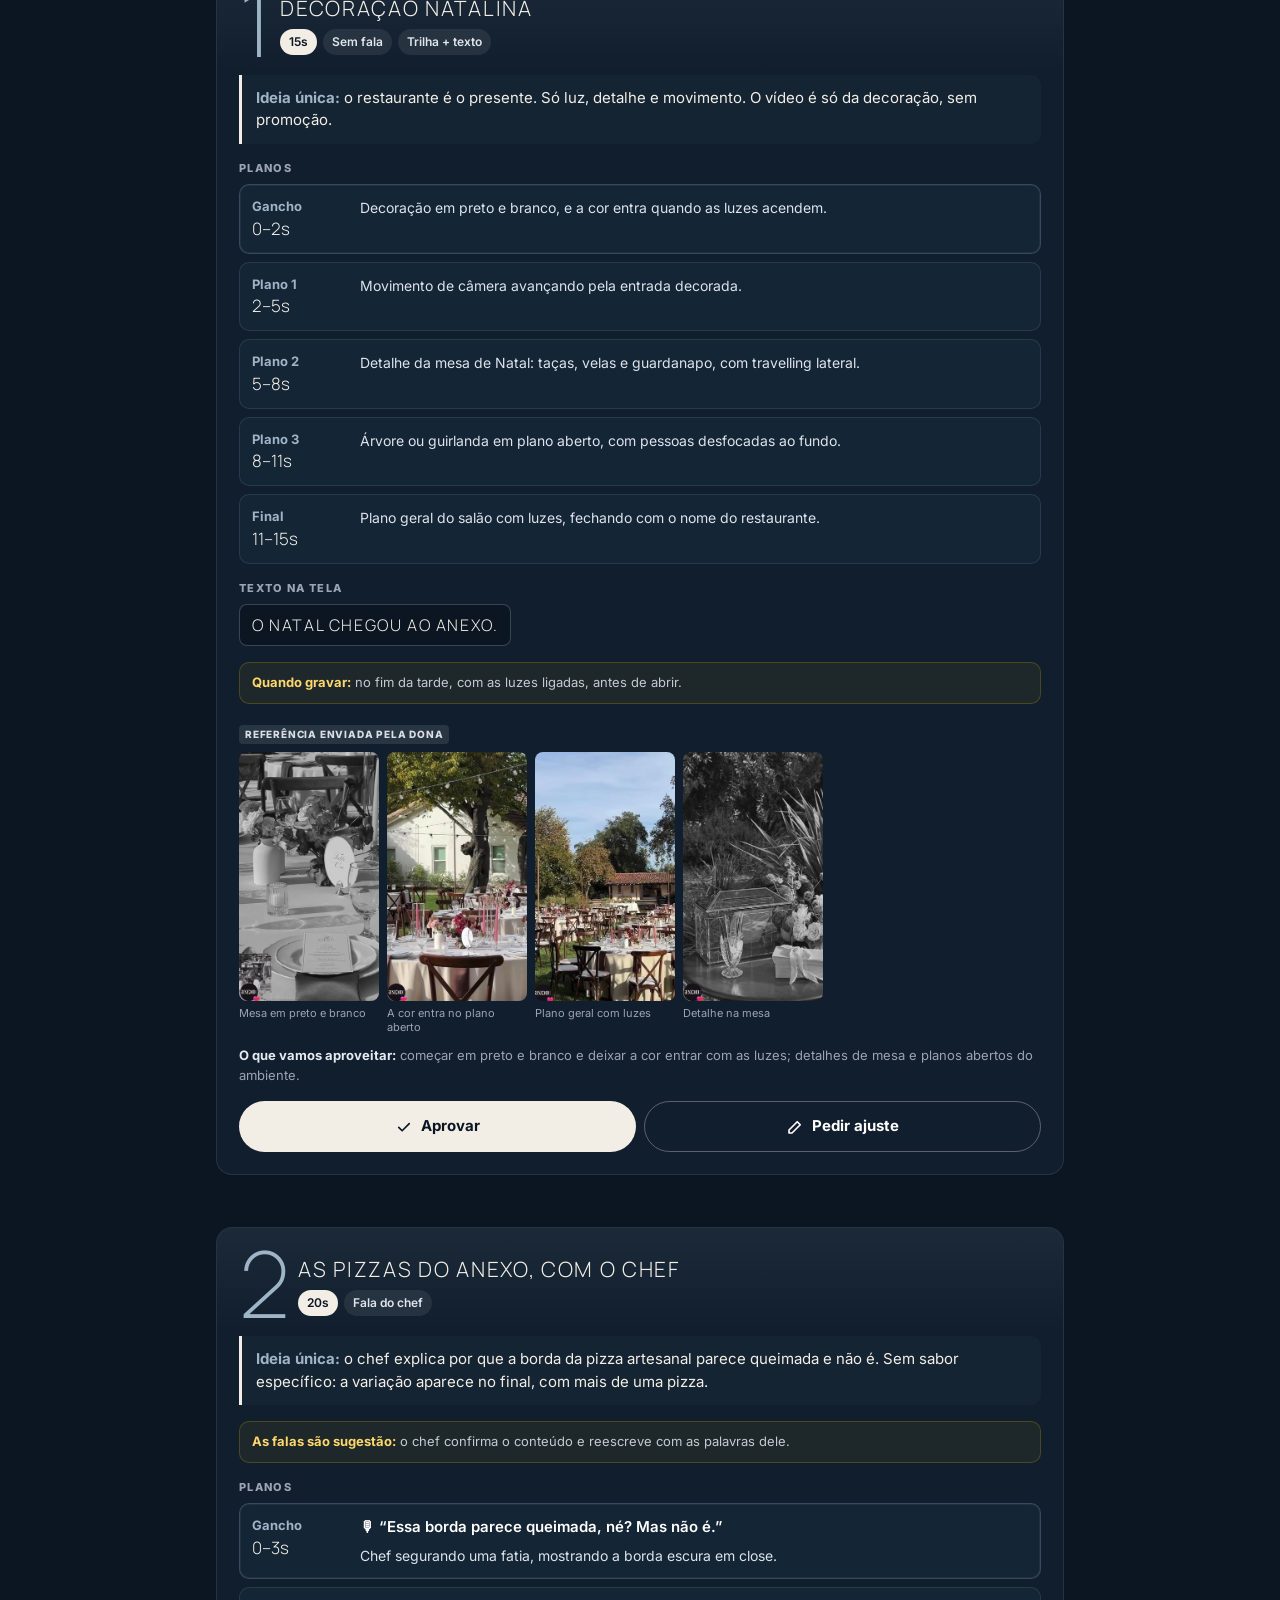
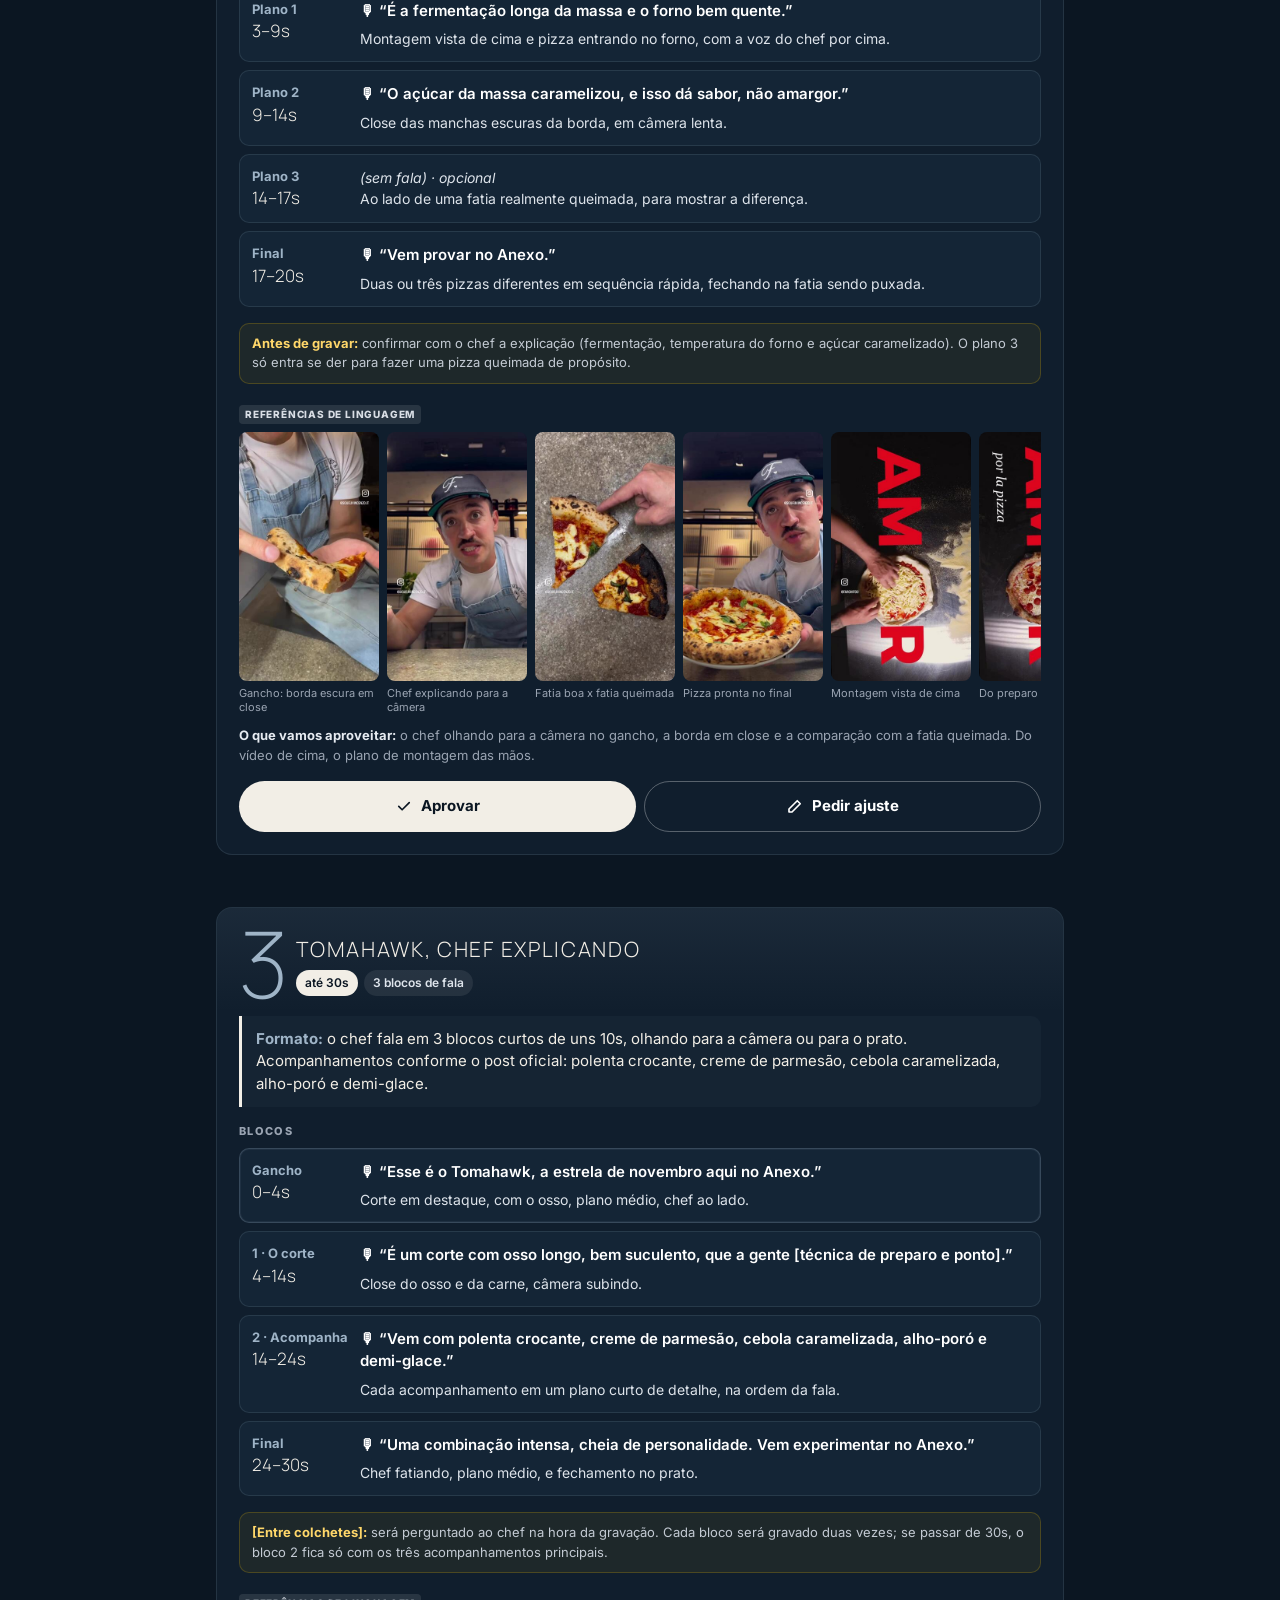
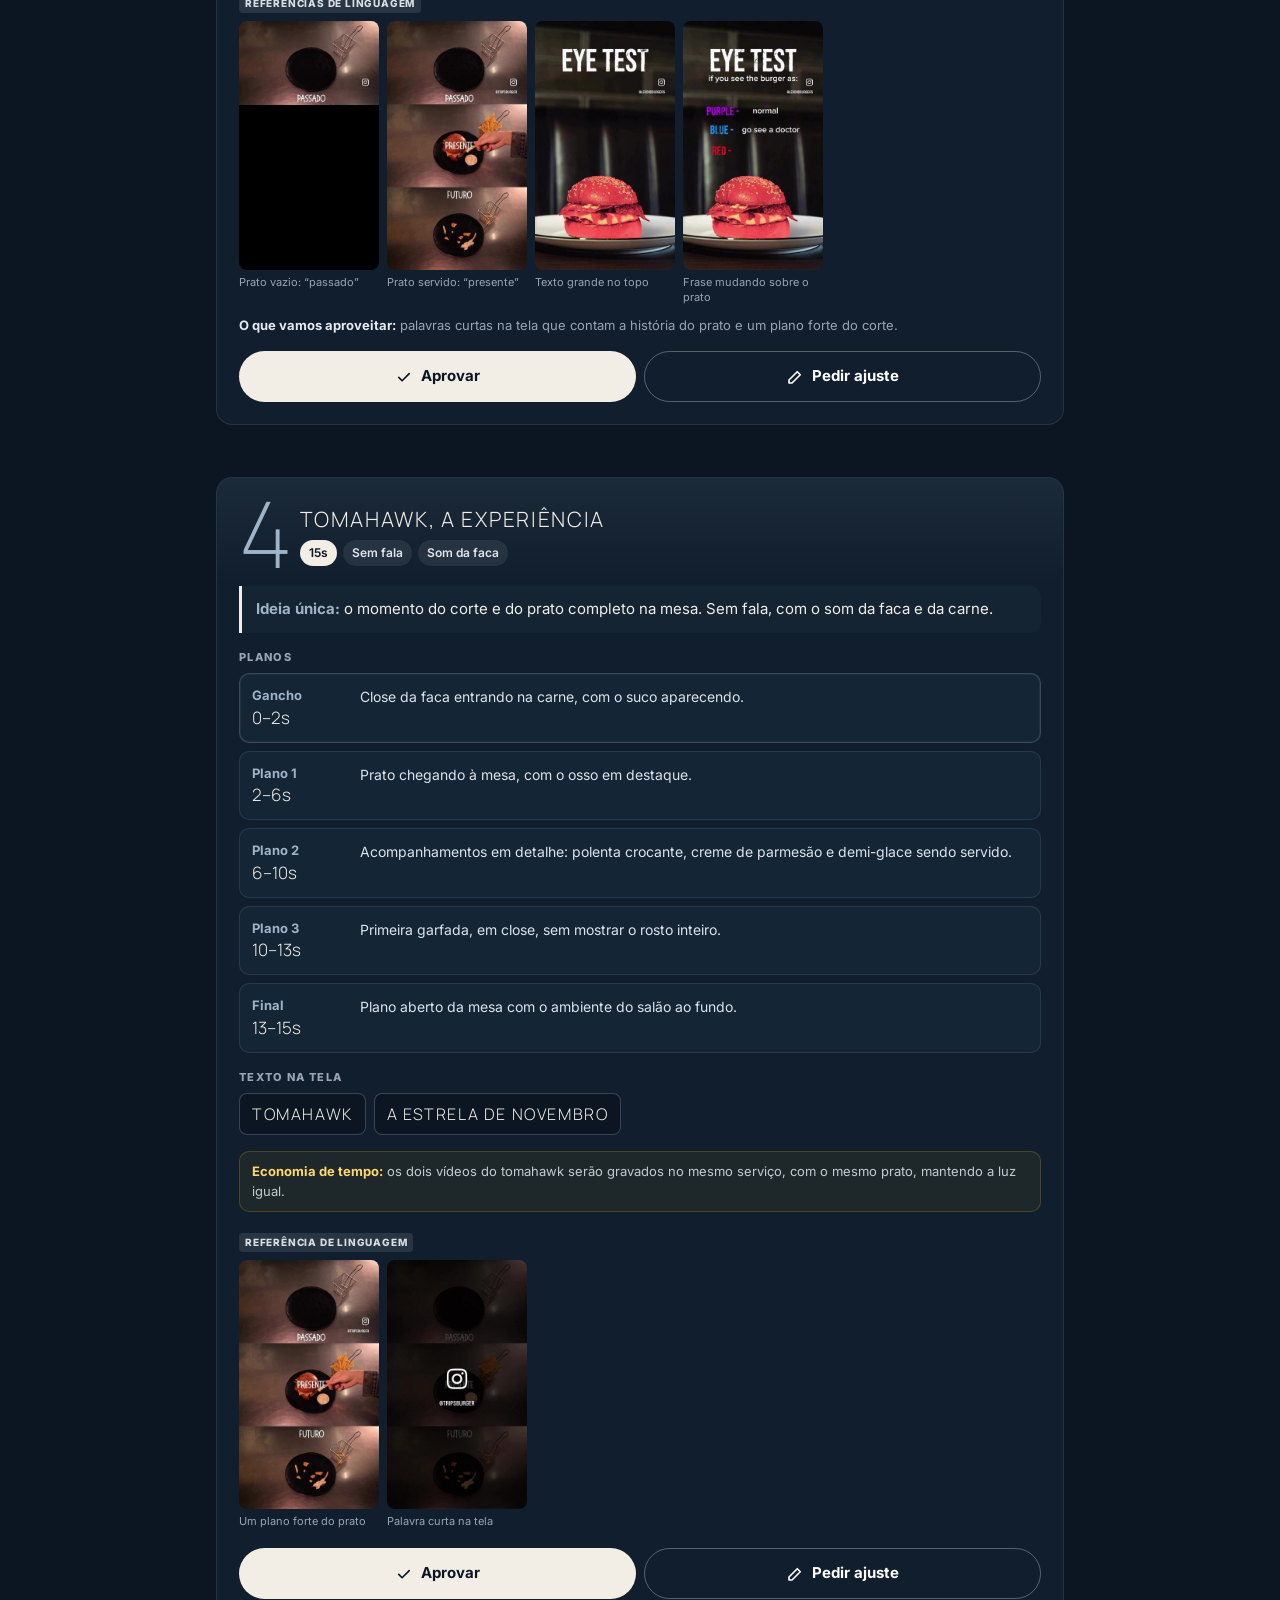
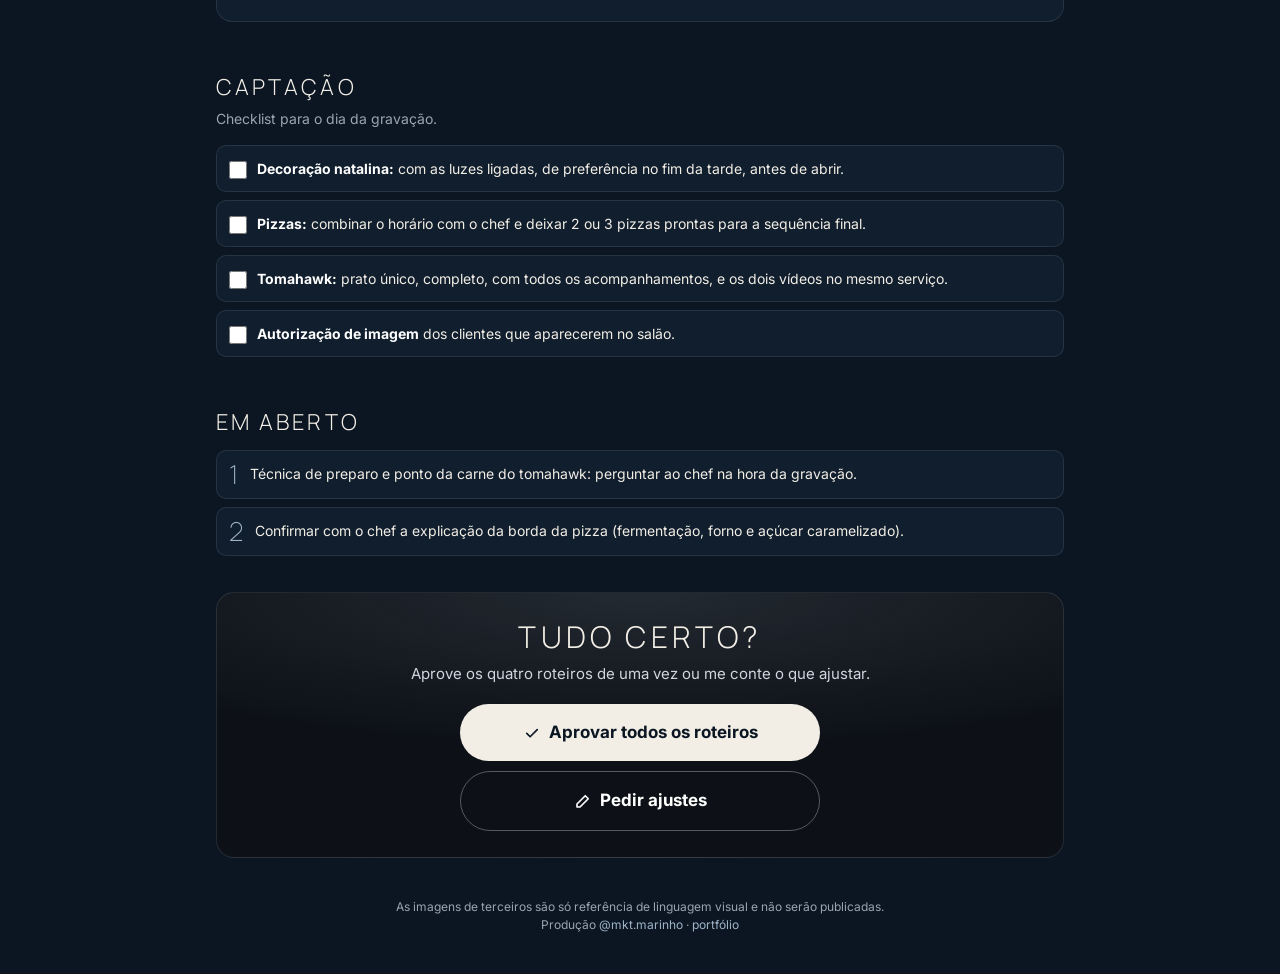
==== commit 897817f5: "Nova identidade visual (Horizonte) aplicada ao site - Paleta Abismo/Oceano/Bruma/Areia no lugar do a" ====
--- a/roteiros/anexo-gastro/index.html
+++ b/roteiros/anexo-gastro/index.html
@@ -3,19 +3,20 @@
 <head>
   <meta charset="UTF-8" />
   <meta name="viewport" content="width=device-width, initial-scale=1, viewport-fit=cover" />
-  <meta name="theme-color" content="#000000" />
+  <meta name="theme-color" content="#0B1622" />
   <meta name="robots" content="noindex, nofollow" />
   <title>Roteiros | Anexo Gastrô · Marinho</title>
   <link rel="icon" type="image/png" sizes="32x32" href="../../assets/brand/favicon-32.png" />
   <link rel="preconnect" href="https://fonts.googleapis.com" />
   <link rel="preconnect" href="https://fonts.gstatic.com" crossorigin />
-  <link href="https://fonts.googleapis.com/css2?family=Bebas+Neue&family=Inter:wght@400;500;600;700;800&display=swap" rel="stylesheet" />
+  <link href="https://fonts.googleapis.com/css2?family=Manrope:wght@200;300;400;600&family=Inter:wght@400;500;600;700&display=swap" rel="stylesheet" />
   <style>
     :root {
-      --blue: #00a8ff; --blue-light: #6fd6ff; --blue-dark: #006fd1;
-      --bg: #000; --card: #111418; --card-2: #181c22; --line: rgba(255,255,255,.09);
-      --text: #fff; --muted: #9aa4b2; --ok: #2fd27a;
-      --display: "Bebas Neue", Impact, sans-serif; --font: "Inter", system-ui, sans-serif;
+      --abismo: #0B1622; --oceano: #1E4D7A; --bruma: #9FB4C7; --areia: #F2EEE6;
+      --blue: var(--areia); --blue-light: var(--bruma); --blue-dark: var(--oceano);
+      --bg: var(--abismo); --card: #101E2D; --card-2: #142536; --line: rgba(159,180,199,.14);
+      --text: var(--areia); --muted: #9aa4b2; --ok: #2fd27a;
+      --display: "Manrope", "Inter", sans-serif; --font: "Inter", system-ui, sans-serif;
     }
     * { box-sizing: border-box; margin: 0; padding: 0; }
     html { scroll-behavior: smooth; }
@@ -25,41 +26,40 @@
     .wrap { max-width: 880px; margin: 0 auto; padding: 0 16px; }
 
     /* topo */
-    .top { position: sticky; top: 0; z-index: 20; background: rgba(0,0,0,.82); backdrop-filter: blur(16px); -webkit-backdrop-filter: blur(16px); border-bottom: 1px solid var(--line); }
+    .top { position: sticky; top: 0; z-index: 20; background: rgba(11,22,34,.88); backdrop-filter: blur(16px); -webkit-backdrop-filter: blur(16px); border-bottom: 1px solid var(--line); }
     .top .wrap { display: flex; align-items: center; justify-content: space-between; height: 56px; }
-    .logo { font-family: var(--display); font-size: 30px; line-height: 1; padding-top: 3px; letter-spacing: .02em;
-      background: linear-gradient(180deg, var(--blue-light), var(--blue) 45%, var(--blue-dark)); -webkit-background-clip: text; background-clip: text; color: transparent; }
+    .logo { display: block; line-height: 0; } .logo img { height: 20px; width: auto; }
     .chips { display: flex; gap: 6px; overflow-x: auto; scrollbar-width: none; padding: 0 16px 10px; max-width: 880px; margin: 0 auto; }
     .chips::-webkit-scrollbar { display: none; }
     .chips a { flex: none; font-size: 13px; font-weight: 600; padding: 7px 12px; border-radius: 10px; border: 1px solid rgba(255,255,255,.2); background: rgba(40,40,40,.5); }
 
     /* capa */
-    .hero { padding: 40px 0 28px; text-align: center; background: radial-gradient(80% 60% at 50% 0%, rgba(0,168,255,.22), transparent 70%); }
-    .kicker { display: inline-block; padding: 4px 10px; border-radius: 4px; background: var(--blue); color: #00131f; font-size: 11px; font-weight: 800; letter-spacing: .14em; text-transform: uppercase; }
-    .hero h1 { font-family: var(--display); font-weight: 400; font-size: clamp(52px, 15vw, 96px); line-height: .9; margin: 14px 0 8px; }
+    .hero { padding: 40px 0 28px; text-align: center; background: radial-gradient(80% 60% at 50% 0%, rgba(159,180,199,0.12), transparent 70%); }
+    .kicker { display: inline-block; padding: 4px 10px; border-radius: 4px; background: var(--blue); color: var(--abismo); font-size: 11px; font-weight: 800; letter-spacing: .14em; text-transform: uppercase; }
+    .hero h1 { font-family: var(--display); font-weight: 300; font-size: clamp(32px, 9.6vw, 60px); letter-spacing: .1em; text-transform: uppercase; line-height: 1.05; margin: 16px 0 10px; }
     .hero p { color: #cfd6df; max-width: 560px; margin: 0 auto; }
     .meta { display: flex; flex-wrap: wrap; justify-content: center; gap: 8px; margin-top: 18px; }
     .meta span { font-size: 13px; padding: 6px 12px; border-radius: 99px; background: var(--card-2); border: 1px solid var(--line); color: #d8dee6; }
     .meta b { color: #fff; }
 
     section { padding: 26px 0; }
-    h2 { font-family: var(--display); font-weight: 400; font-size: 32px; letter-spacing: .02em; line-height: 1; margin-bottom: 14px; }
+    h2 { font-family: var(--display); font-weight: 300; font-size: 22px; letter-spacing: .14em; text-transform: uppercase; line-height: 1.2; margin-bottom: 14px; }
     .sub { color: var(--muted); font-size: 14px; margin: -6px 0 16px; }
 
     /* resumo */
     .summary { display: grid; gap: 10px; }
     .sum { display: grid; grid-template-columns: 54px 1fr auto; align-items: center; gap: 12px; padding: 12px 14px; border-radius: 12px; background: var(--card); border: 1px solid var(--line); }
-    .sum .n { font-family: var(--display); font-size: 40px; line-height: .8; color: #000; -webkit-text-stroke: 2px rgba(255,255,255,.9); text-align: center; }
+    .sum .n { font-family: var(--display); font-weight: 200; font-size: 44px; line-height: .8; color: var(--bruma); text-align: center; }
     .sum b { display: block; font-size: 15px; }
     .sum small { color: var(--muted); font-size: 13px; }
-    .badge { font-family: var(--display); font-size: 20px; color: var(--blue); white-space: nowrap; }
-    .total { display: flex; justify-content: space-between; align-items: center; padding: 12px 14px; border-radius: 12px; border: 1px dashed rgba(0,168,255,.5); color: var(--blue-light); font-weight: 600; }
-    .total .badge { font-size: 26px; }
+    .badge { font-family: var(--display); font-weight: 400; font-size: 17px; color: var(--areia); white-space: nowrap; }
+    .total { display: flex; justify-content: space-between; align-items: center; padding: 12px 14px; border-radius: 12px; border: 1px dashed rgba(159,180,199,0.28); color: var(--blue-light); font-weight: 600; }
+    .total .badge { font-size: 20px; }
 
     /* estilo */
     .rules { display: grid; gap: 8px; }
     .rules li { list-style: none; display: flex; gap: 10px; padding: 10px 12px; border-radius: 10px; background: var(--card); border: 1px solid var(--line); font-size: 14px; }
-    .rules li::before { content: ""; flex: none; width: 8px; height: 8px; margin-top: 7px; border-radius: 50%; background: var(--blue); box-shadow: 0 0 10px var(--blue); }
+    .rules li::before { content: ""; flex: none; width: 6px; height: 6px; margin-top: 8px; border-radius: 50%; background: var(--bruma); }
 
     /* carrossel de imagens */
     .strip { display: flex; gap: 8px; overflow-x: auto; scroll-snap-type: x mandatory; scrollbar-width: none; padding-bottom: 4px; }
@@ -69,24 +69,24 @@
     .strip figcaption { font-size: 11px; color: var(--muted); margin-top: 5px; line-height: 1.3; }
     .tag { display: inline-block; font-size: 10px; font-weight: 800; letter-spacing: .08em; text-transform: uppercase; padding: 2px 6px; border-radius: 4px; margin-bottom: 8px; }
     .tag--ref { background: rgba(255,255,255,.1); color: #d9dee5; }
-    .tag--mar { background: rgba(0,168,255,.18); color: var(--blue-light); }
+    .tag--mar { background: rgba(159,180,199,0.1); color: var(--blue-light); }
     .refnote { font-size: 13px; color: var(--muted); margin-top: 8px; }
     .refnote b { color: #e6ebf1; }
 
     /* vídeo */
     .video { border-radius: 16px; background: var(--card); border: 1px solid var(--line); overflow: hidden; scroll-margin-top: 110px; }
     .video + .video { margin-top: 18px; }
-    .vhead { display: flex; align-items: flex-end; gap: 12px; padding: 18px 16px 14px; background: linear-gradient(180deg, rgba(0,168,255,.14), transparent); }
-    .vnum { font-family: var(--font); font-weight: 800; font-size: 92px; line-height: .72; letter-spacing: -.06em; position: relative; color: #000; -webkit-text-stroke: 5px rgba(255,255,255,.92); }
-    .vnum::after { content: attr(data-n); position: absolute; left: 0; top: 0; color: #111418; -webkit-text-stroke: 0; }
+    .vhead { display: flex; align-items: flex-end; gap: 12px; padding: 18px 16px 14px; background: linear-gradient(180deg, rgba(159,180,199,0.08), transparent); }
+    .vnum { font-family: var(--display); font-weight: 200; font-size: 92px; line-height: .72; letter-spacing: -.04em; color: var(--bruma); }
+    
     .vtitle { flex: 1; }
-    .vtitle h3 { font-family: var(--display); font-weight: 400; font-size: 30px; line-height: .95; }
+    .vtitle h3 { font-family: var(--display); font-weight: 300; font-size: 21px; letter-spacing: .08em; text-transform: uppercase; line-height: 1.2; }
     .vtitle .pills { display: flex; flex-wrap: wrap; gap: 6px; margin-top: 8px; }
     .pill { font-size: 12px; font-weight: 600; padding: 4px 9px; border-radius: 99px; background: rgba(255,255,255,.08); color: #dfe5ec; }
-    .pill--blue { background: var(--blue); color: #00131f; }
+    .pill--blue { background: var(--blue); color: var(--abismo); }
     .vbody { padding: 4px 16px 18px; display: grid; grid-template-columns: minmax(0, 1fr); gap: 16px; }
     .vbody > * { min-width: 0; }
-    .idea { padding: 12px 14px; border-left: 3px solid var(--blue); background: rgba(0,168,255,.07); border-radius: 0 10px 10px 0; font-size: 15px; }
+    .idea { padding: 12px 14px; border-left: 3px solid var(--blue); background: rgba(159,180,199,0.04); border-radius: 0 10px 10px 0; font-size: 15px; }
     .idea b { color: var(--blue-light); }
     .label { font-size: 11px; font-weight: 800; letter-spacing: .12em; text-transform: uppercase; color: var(--muted); margin-bottom: 8px; }
 
@@ -94,14 +94,14 @@
     .timeline { display: grid; gap: 8px; }
     .shot { display: grid; grid-template-columns: 74px 1fr; gap: 12px; padding: 12px; border-radius: 10px; background: var(--card-2); border: 1px solid var(--line); }
     .shot .when b { display: block; font-size: 13px; color: var(--blue-light); }
-    .shot .when span { font-family: var(--display); font-size: 22px; line-height: 1; }
+    .shot .when span { font-family: var(--display); font-weight: 300; font-size: 17px; line-height: 1.1; }
     .shot .what { font-size: 14px; color: #dde3ea; }
     .shot .say { display: block; margin-bottom: 6px; font-size: 15px; color: #fff; font-weight: 600; }
     .shot .say::before { content: "🎙 "; }
-    .shot--hook { border-color: rgba(0,168,255,.45); box-shadow: 0 0 0 1px rgba(0,168,255,.15) inset; }
+    .shot--hook { border-color: rgba(159,180,199,0.25); box-shadow: 0 0 0 1px rgba(159,180,199,0.08) inset; }
 
     .onscreen { display: flex; flex-wrap: wrap; gap: 8px; }
-    .onscreen span { font-family: var(--display); font-size: 22px; letter-spacing: .02em; padding: 6px 12px; border-radius: 8px; background: #000; border: 1px solid rgba(255,255,255,.18); }
+    .onscreen span { font-family: var(--display); font-weight: 300; font-size: 16px; letter-spacing: .1em; text-transform: uppercase; padding: 8px 12px; border-radius: 8px; background: var(--abismo); border: 1px solid rgba(159,180,199,.3); }
     .note { font-size: 13px; color: #c3cad3; padding: 10px 12px; border-radius: 10px; background: rgba(255,200,0,.06); border: 1px solid rgba(255,200,0,.2); }
     .note b { color: #ffd76a; }
 
@@ -110,7 +110,7 @@
     .btn { display: flex; align-items: center; justify-content: center; gap: 8px; padding: 13px 12px; border-radius: 999px; font-weight: 700; font-size: 15px; text-align: center; transition: transform .15s; }
     .btn:active { transform: scale(.97); }
     .btn svg { width: 18px; height: 18px; flex: none; fill: none; stroke: currentColor; stroke-width: 2.2; stroke-linecap: round; stroke-linejoin: round; }
-    .btn--ok { background: var(--blue); color: #00131f; box-shadow: 0 0 22px rgba(0,168,255,.35); }
+    .btn--ok { background: var(--blue); color: var(--abismo);  }
     .btn--edit { border: 1.5px solid rgba(255,255,255,.3); color: #fff; }
 
     /* checklist */
@@ -120,11 +120,11 @@
     .check b { color: #fff; }
     .open { counter-reset: q; display: grid; gap: 8px; }
     .open li { list-style: none; display: flex; gap: 12px; padding: 12px; border-radius: 10px; background: var(--card); border: 1px solid var(--line); font-size: 14px; }
-    .open li::before { counter-increment: q; content: counter(q); font-family: var(--display); font-size: 26px; line-height: .9; color: var(--blue); }
+    .open li::before { counter-increment: q; content: counter(q); font-family: var(--display); font-weight: 200; font-size: 26px; line-height: .9; color: var(--bruma); }
 
     /* final */
-    .final { margin: 10px 0 40px; padding: 26px 18px; border-radius: 18px; text-align: center; background: radial-gradient(120% 90% at 50% 0%, rgba(0,168,255,.28), transparent 65%), #0d1117; border: 1px solid rgba(0,168,255,.28); }
-    .final h2 { font-size: clamp(34px, 9vw, 48px); margin-bottom: 8px; }
+    .final { margin: 10px 0 40px; padding: 26px 18px; border-radius: 18px; text-align: center; background: radial-gradient(120% 90% at 50% 0%, rgba(159,180,199,0.15), transparent 65%), #0d1117; border: 1px solid rgba(159,180,199,0.15); }
+    .final h2 { font-size: clamp(22px, 6vw, 30px); margin-bottom: 8px; }
     .final p { color: #cfd6df; margin-bottom: 18px; font-size: 15px; }
     .final .btn { max-width: 360px; margin: 0 auto; font-size: 17px; padding: 16px 20px; }
     .final .btn + .btn { margin-top: 10px; }
@@ -143,7 +143,7 @@
 
   <header class="top">
     <div class="wrap">
-      <a class="logo" href="../../index.html#perfis">MARINHO</a>
+      <a class="logo" href="../../index.html#perfis"><img src="../../assets/brand/logo-site-areia.svg" alt="Marinho" /></a>
       <span class="kicker">Para aprovação</span>
     </div>
     <nav class="chips" aria-label="Seções">
